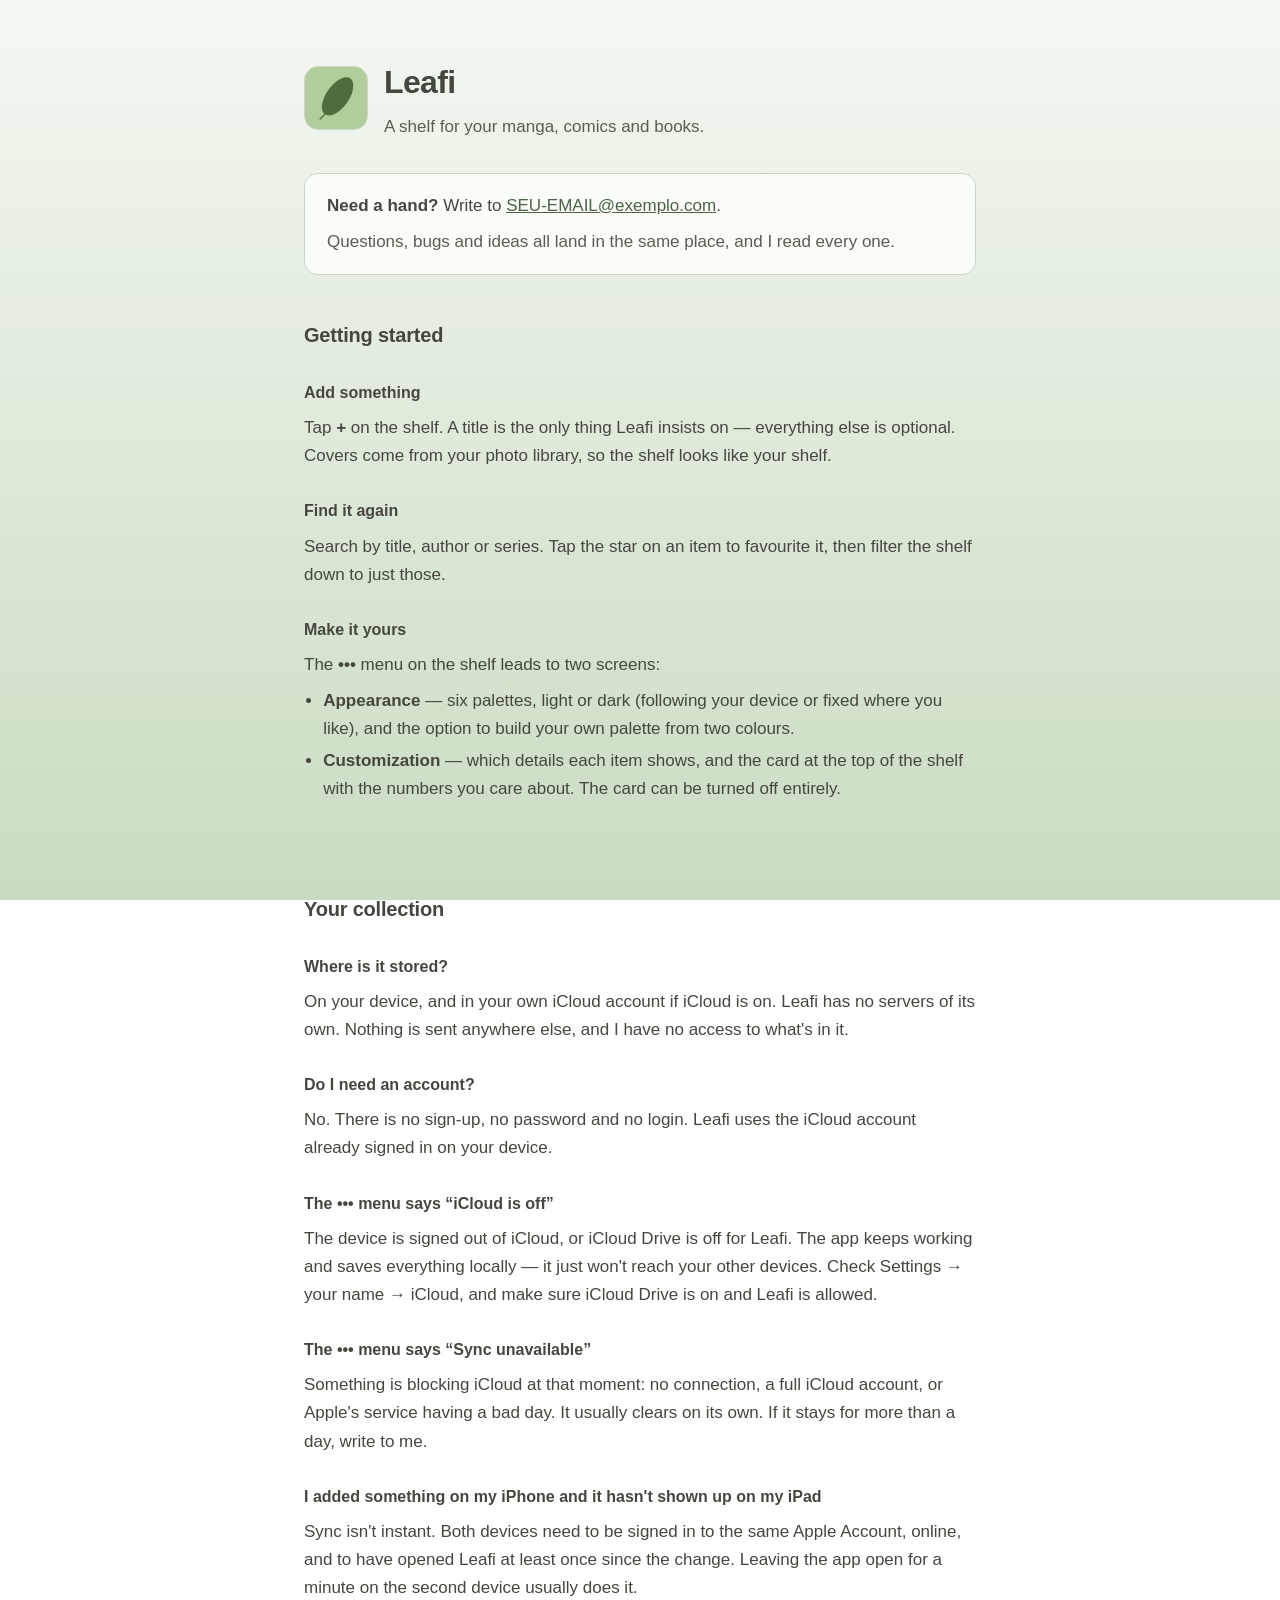
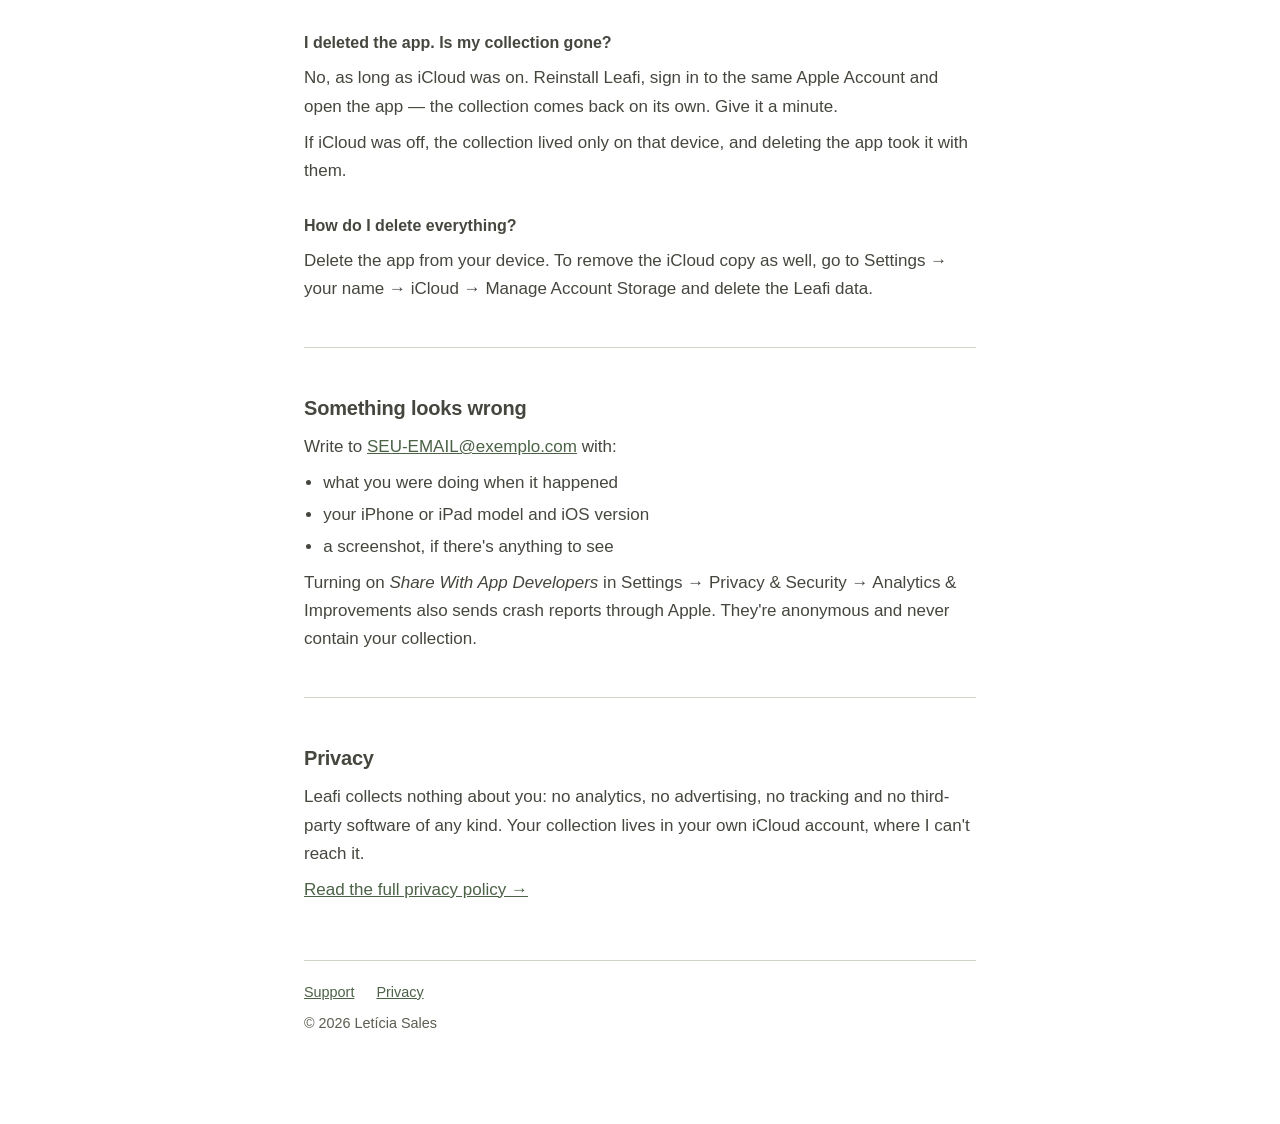
==== index.html @ e55983dd "Cria as paginas de suporte e privacidade Duas paginas estaticas, sem dependencia nenhuma, com a pale" ====
<!doctype html>
<html lang="en">
<head>
<meta charset="utf-8">
<meta name="viewport" content="width=device-width, initial-scale=1">
<title>Leafi — Support</title>
<meta name="description" content="Support for Leafi, a shelf for your manga, comics and books.">
<link rel="icon" href="icone.png">
<link rel="stylesheet" href="estilo.css">
</head>
<body>
<main>

<header>
  <img src="icone.png" alt="">
  <div>
    <h1>Leafi</h1>
    <p>A shelf for your manga, comics and books.</p>
  </div>
</header>

<div class="cartao">
  <p><strong>Need a hand?</strong> Write to
  <a href="mailto:SEU-EMAIL@exemplo.com">SEU-EMAIL@exemplo.com</a>.</p>
  <p class="secundario">Questions, bugs and ideas all land in the same place,
  and I read every one.</p>
</div>

<h2>Getting started</h2>

<h3>Add something</h3>
<p>Tap <strong>+</strong> on the shelf. A title is the only thing Leafi insists
on — everything else is optional. Covers come from your photo library, so the
shelf looks like your shelf.</p>

<h3>Find it again</h3>
<p>Search by title, author or series. Tap the star on an item to favourite it,
then filter the shelf down to just those.</p>

<h3>Make it yours</h3>
<p>The <strong>•••</strong> menu on the shelf leads to two screens:</p>
<ul>
  <li><strong>Appearance</strong> — six palettes, light or dark (following your
  device or fixed where you like), and the option to build your own palette
  from two colours.</li>
  <li><strong>Customization</strong> — which details each item shows, and the
  card at the top of the shelf with the numbers you care about. The card can be
  turned off entirely.</li>
</ul>

<hr>

<h2>Your collection</h2>

<h3>Where is it stored?</h3>
<p>On your device, and in your own iCloud account if iCloud is on. Leafi has no
servers of its own. Nothing is sent anywhere else, and I have no access to
what's in it.</p>

<h3>Do I need an account?</h3>
<p>No. There is no sign-up, no password and no login. Leafi uses the iCloud
account already signed in on your device.</p>

<h3>The ••• menu says “iCloud is off”</h3>
<p>The device is signed out of iCloud, or iCloud Drive is off for Leafi. The
app keeps working and saves everything locally — it just won't reach your other
devices. Check Settings → your name → iCloud, and make sure iCloud Drive is on
and Leafi is allowed.</p>

<h3>The ••• menu says “Sync unavailable”</h3>
<p>Something is blocking iCloud at that moment: no connection, a full iCloud
account, or Apple's service having a bad day. It usually clears on its own. If
it stays for more than a day, write to me.</p>

<h3>I added something on my iPhone and it hasn't shown up on my iPad</h3>
<p>Sync isn't instant. Both devices need to be signed in to the same Apple
Account, online, and to have opened Leafi at least once since the change.
Leaving the app open for a minute on the second device usually does it.</p>

<h3>I deleted the app. Is my collection gone?</h3>
<p>No, as long as iCloud was on. Reinstall Leafi, sign in to the same Apple
Account and open the app — the collection comes back on its own. Give it a
minute.</p>
<p>If iCloud was off, the collection lived only on that device, and deleting
the app took it with them.</p>

<h3>How do I delete everything?</h3>
<p>Delete the app from your device. To remove the iCloud copy as well, go to
Settings → your name → iCloud → Manage Account Storage and delete the Leafi
data.</p>

<hr>

<h2>Something looks wrong</h2>

<p>Write to <a href="mailto:SEU-EMAIL@exemplo.com">SEU-EMAIL@exemplo.com</a>
with:</p>
<ul>
  <li>what you were doing when it happened</li>
  <li>your iPhone or iPad model and iOS version</li>
  <li>a screenshot, if there's anything to see</li>
</ul>

<p>Turning on <em>Share With App Developers</em> in Settings → Privacy &amp;
Security → Analytics &amp; Improvements also sends crash reports through Apple.
They're anonymous and never contain your collection.</p>

<hr>

<h2>Privacy</h2>

<p>Leafi collects nothing about you: no analytics, no advertising, no tracking
and no third-party software of any kind. Your collection lives in your own
iCloud account, where I can't reach it.</p>
<p><a href="privacy.html">Read the full privacy policy →</a></p>

<footer>
  <a href="index.html">Support</a>
  <a href="privacy.html">Privacy</a>
  <p>© 2026 Letícia Sales</p>
</footer>

</main>
</body>
</html>
---- estilo.css ----
:root {
  --fundo-topo: #F3F8F1;
  --fundo-base: #CADBC3;
  --superficie: #F9FCF7;
  --texto: #45473F;
  --texto-suave: #5B5D51;
  --destaque: #4B6246;
  --borda: #CDD5CA;
}

@media (prefers-color-scheme: dark) {
  :root {
    --fundo-topo: #242720;
    --fundo-base: #131411;
    --superficie: #22241E;
    --texto: #ECEAE2;
    --texto-suave: #9FA295;
    --destaque: #A9C0A5;
    --borda: #42443D;
  }
}

* { box-sizing: border-box; }

body {
  margin: 0;
  padding: 0 20px 80px;
  font: 17px/1.65 -apple-system, BlinkMacSystemFont, "Segoe UI", Roboto, sans-serif;
  color: var(--texto);
  background: linear-gradient(var(--fundo-topo), var(--fundo-base));
  background-attachment: fixed;
  min-height: 100vh;
}

main { max-width: 42rem; margin: 0 auto; }

header {
  display: flex;
  align-items: center;
  gap: 16px;
  padding: 56px 0 8px;
}

header img {
  width: 64px;
  height: 64px;
  border-radius: 14px;
  border: 1px solid var(--borda);
}

h1 { font-size: 2rem; margin: 0; letter-spacing: -0.02em; }

header p { margin: 4px 0 0; color: var(--texto-suave); }

h2 {
  font-size: 1.25rem;
  margin: 44px 0 4px;
  letter-spacing: -0.01em;
}

h3 {
  font-size: 1rem;
  margin: 28px 0 2px;
}

p, ul { margin: 8px 0; }

ul { padding-left: 1.2rem; }

li { margin: 4px 0; }

a { color: var(--destaque); }

.cartao {
  background: var(--superficie);
  border: 1px solid var(--borda);
  border-radius: 14px;
  padding: 18px 22px;
  margin: 24px 0;
}

.cartao p:first-child { margin-top: 0; }
.cartao p:last-child { margin-bottom: 0; }

hr {
  border: 0;
  border-top: 1px solid var(--borda);
  margin: 44px 0;
}

footer {
  margin-top: 56px;
  padding-top: 20px;
  border-top: 1px solid var(--borda);
  color: var(--texto-suave);
  font-size: 0.9rem;
}

footer a { margin-right: 18px; }

.secundario { color: var(--texto-suave); }
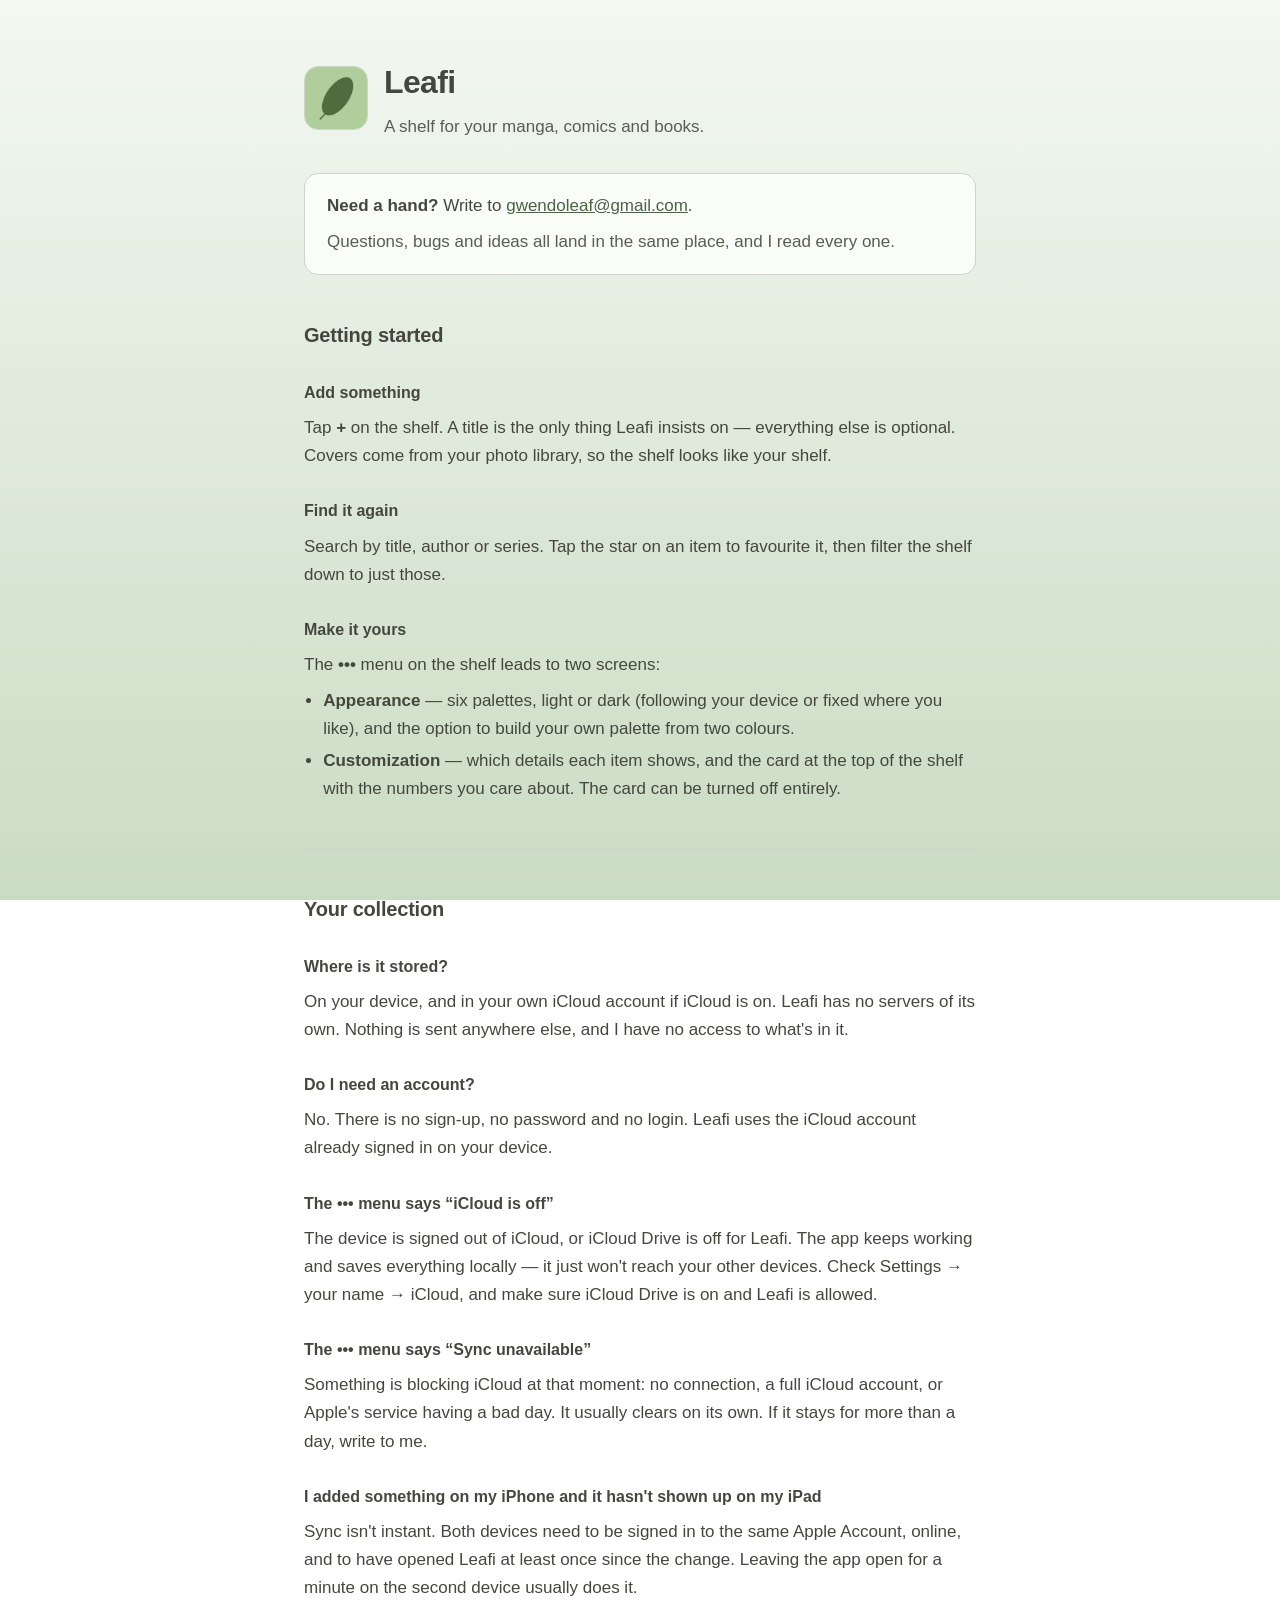
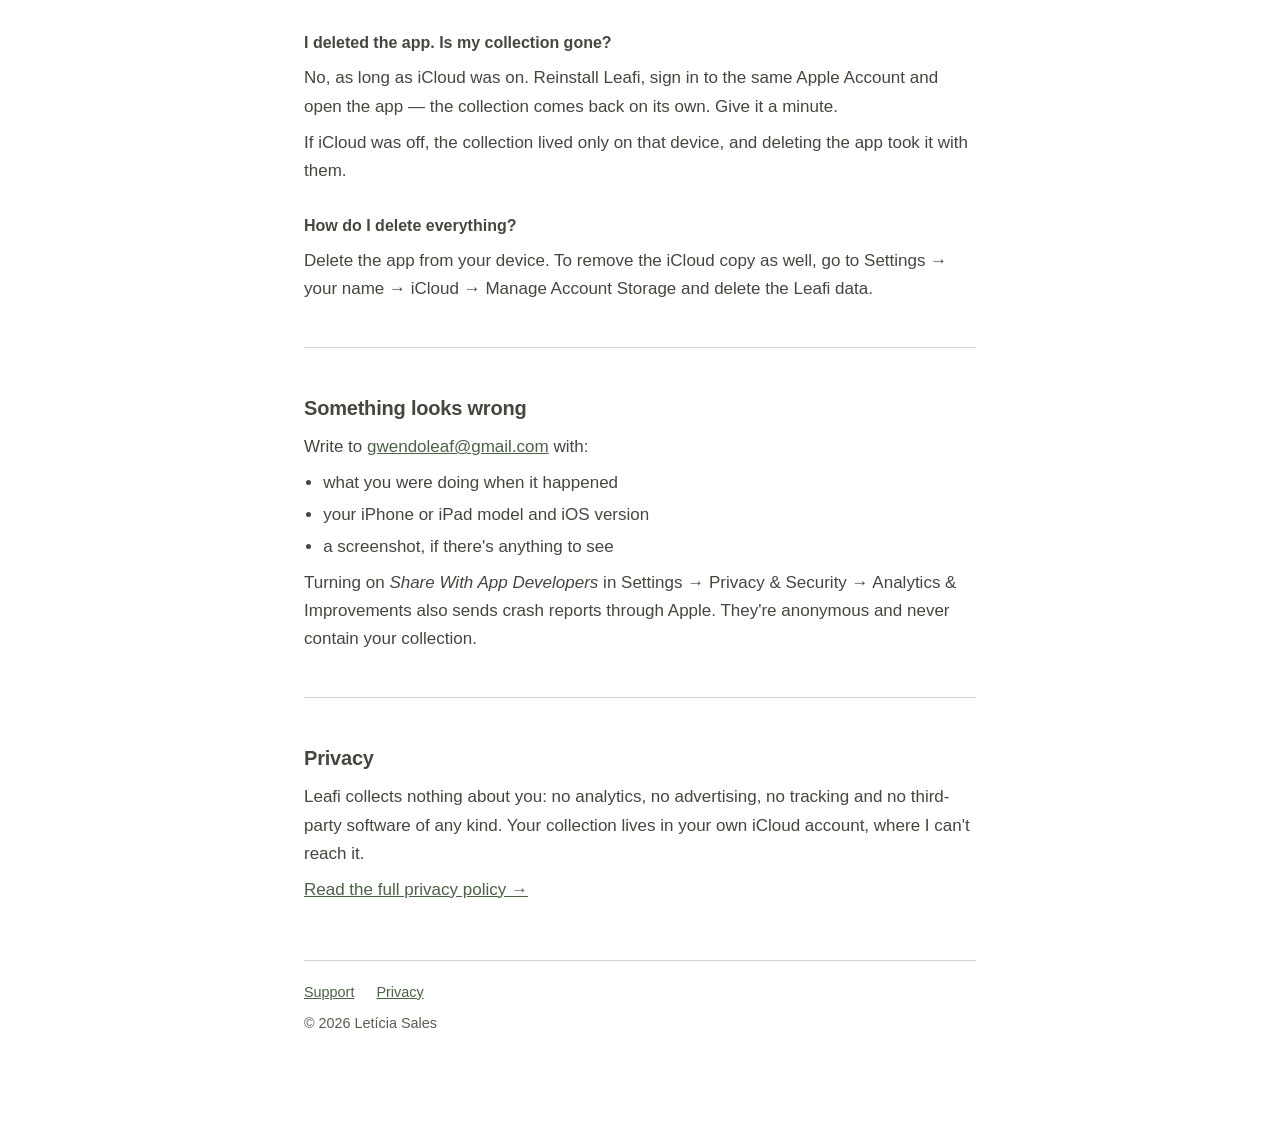
==== commit 82355b30: "Preenche o e-mail de contato Co-Authored-By: Claude Opus 5 <noreply@anthropic.com>" ====
--- a/index.html
+++ b/index.html
@@ -21,7 +21,7 @@
 
 <div class="cartao">
   <p><strong>Need a hand?</strong> Write to
-  <a href="mailto:SEU-EMAIL@exemplo.com">SEU-EMAIL@exemplo.com</a>.</p>
+  <a href="mailto:gwendoleaf@gmail.com">gwendoleaf@gmail.com</a>.</p>
   <p class="secundario">Questions, bugs and ideas all land in the same place,
   and I read every one.</p>
 </div>
@@ -93,7 +93,7 @@
 
 <h2>Something looks wrong</h2>
 
-<p>Write to <a href="mailto:SEU-EMAIL@exemplo.com">SEU-EMAIL@exemplo.com</a>
+<p>Write to <a href="mailto:gwendoleaf@gmail.com">gwendoleaf@gmail.com</a>
 with:</p>
 <ul>
   <li>what you were doing when it happened</li>
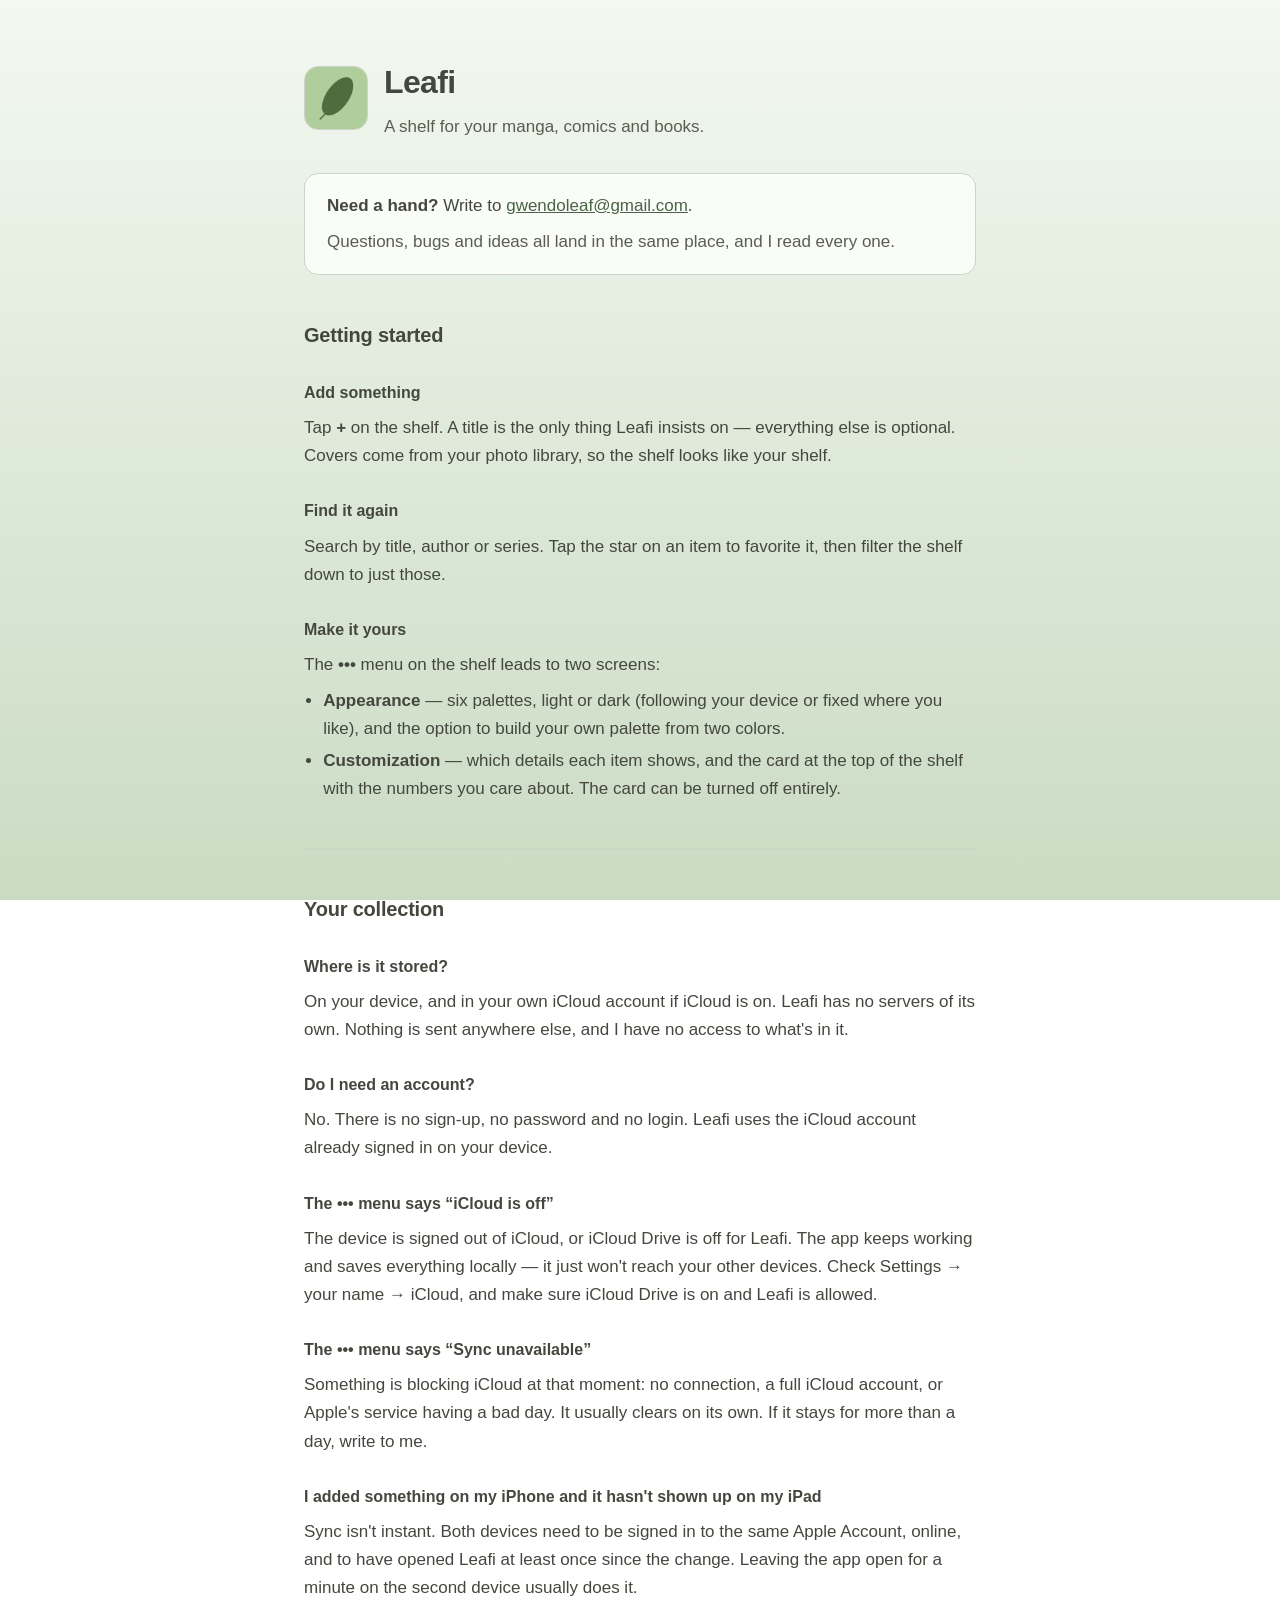
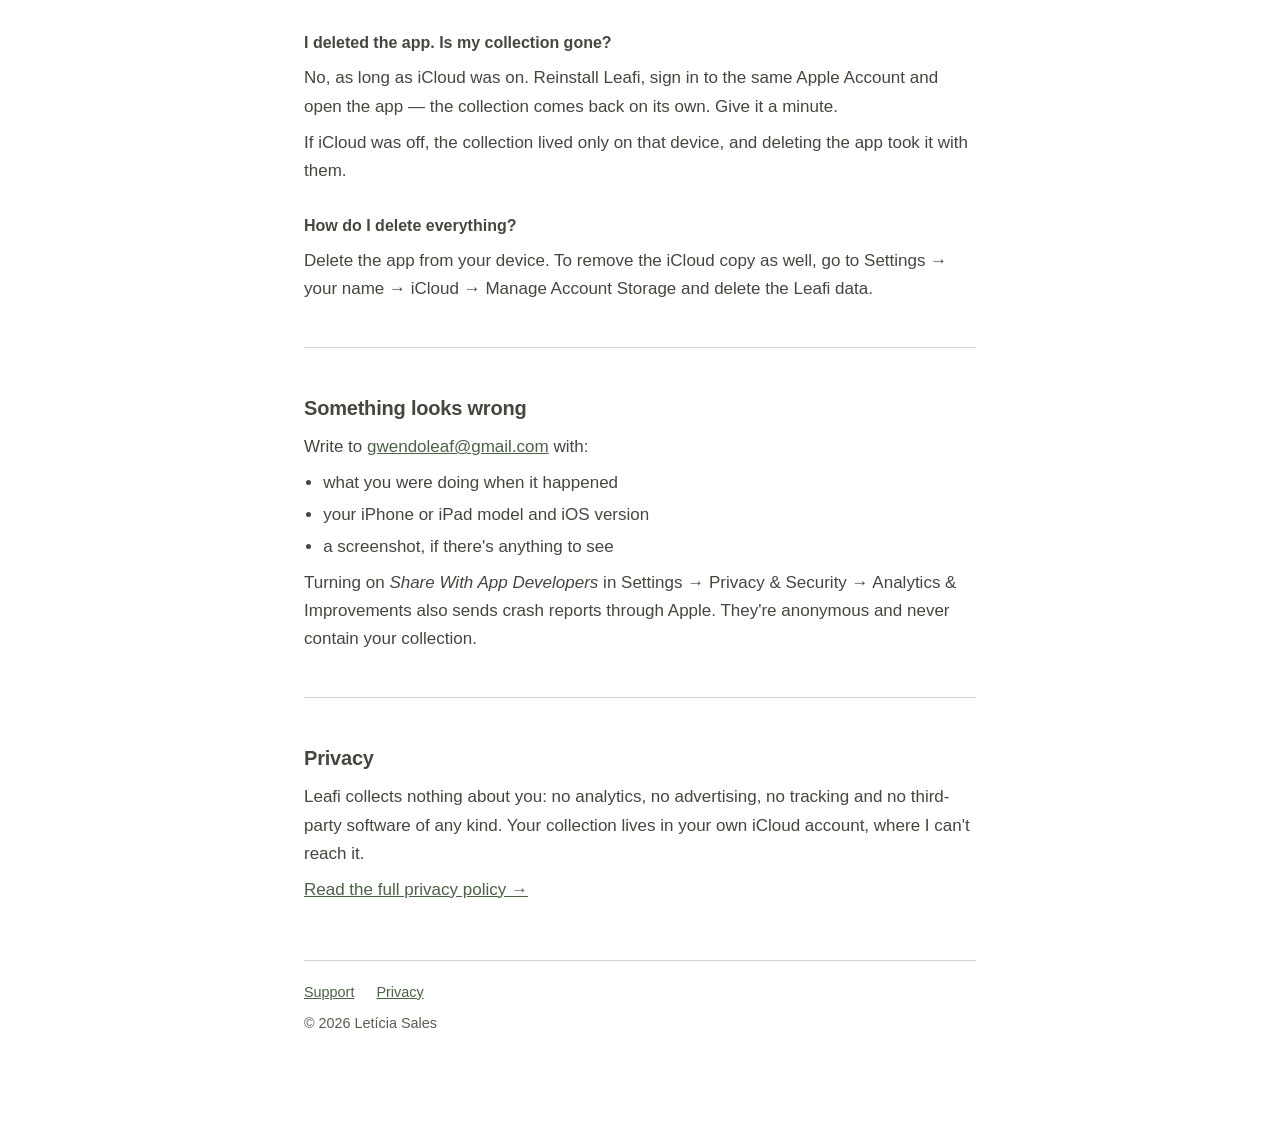
==== commit 1751303f: "Passa as paginas para ingles americano Co-Authored-By: Claude Opus 5 <noreply@anthropic.com>" ====
--- a/index.html
+++ b/index.html
@@ -34,7 +34,7 @@
 shelf looks like your shelf.</p>
 
 <h3>Find it again</h3>
-<p>Search by title, author or series. Tap the star on an item to favourite it,
+<p>Search by title, author or series. Tap the star on an item to favorite it,
 then filter the shelf down to just those.</p>
 
 <h3>Make it yours</h3>
@@ -42,7 +42,7 @@
 <ul>
   <li><strong>Appearance</strong> — six palettes, light or dark (following your
   device or fixed where you like), and the option to build your own palette
-  from two colours.</li>
+  from two colors.</li>
   <li><strong>Customization</strong> — which details each item shows, and the
   card at the top of the shelf with the numbers you care about. The card can be
   turned off entirely.</li>
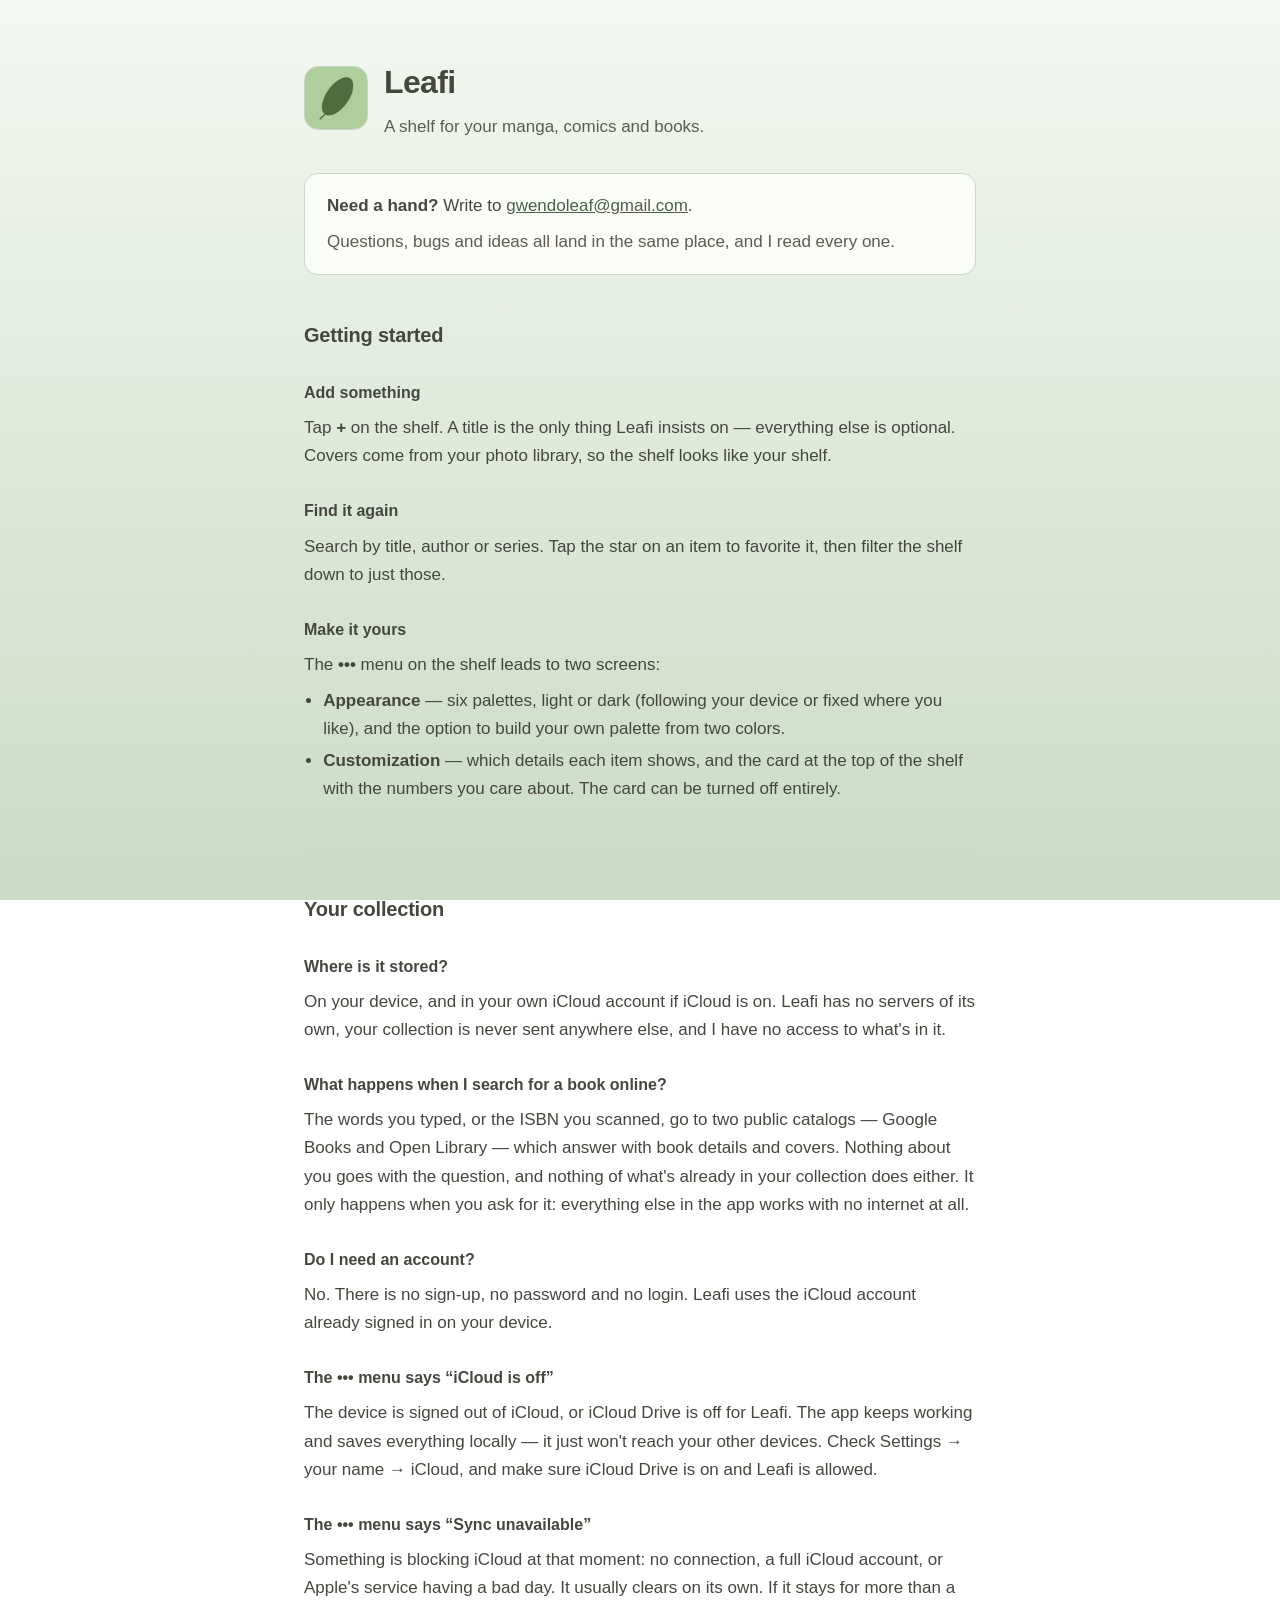
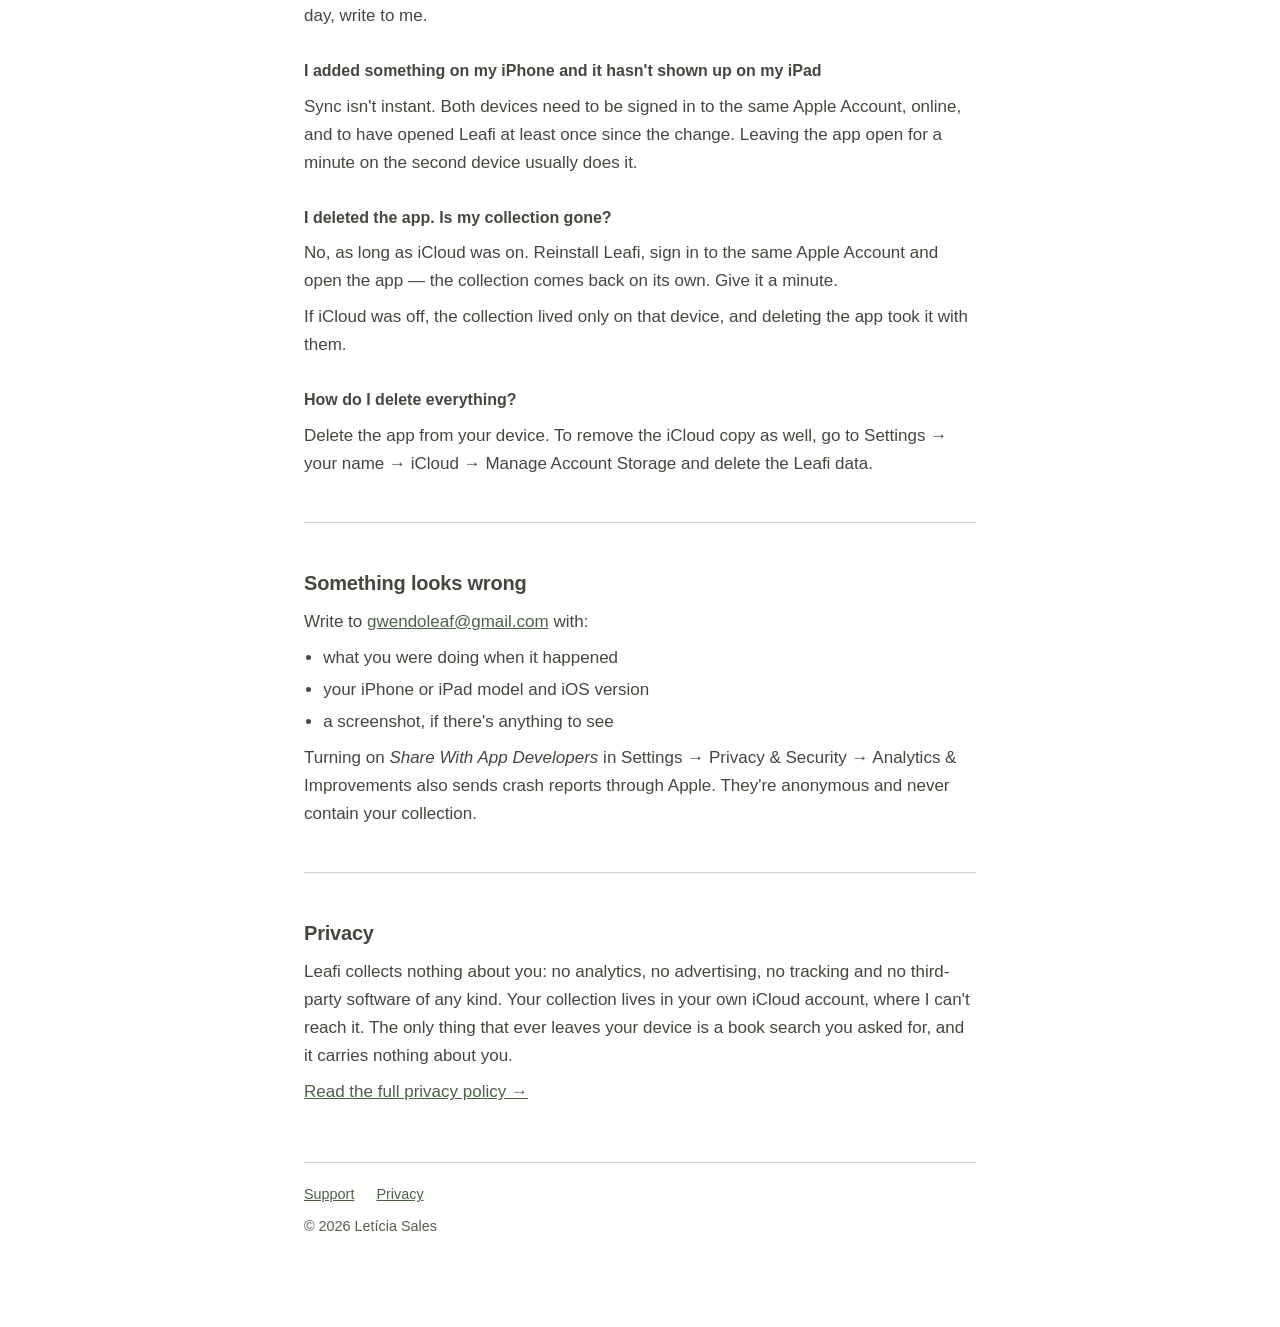
==== commit ed0b1cc4: "Conta que a busca online sai do aparelho A politica dizia que o app nao faz requisicao de rede alem " ====
--- a/index.html
+++ b/index.html
@@ -54,8 +54,15 @@
 
 <h3>Where is it stored?</h3>
 <p>On your device, and in your own iCloud account if iCloud is on. Leafi has no
-servers of its own. Nothing is sent anywhere else, and I have no access to
-what's in it.</p>
+servers of its own, your collection is never sent anywhere else, and I have no
+access to what's in it.</p>
+
+<h3>What happens when I search for a book online?</h3>
+<p>The words you typed, or the ISBN you scanned, go to two public catalogs —
+Google Books and Open Library — which answer with book details and covers.
+Nothing about you goes with the question, and nothing of what's already in your
+collection does either. It only happens when you ask for it: everything else in
+the app works with no internet at all.</p>
 
 <h3>Do I need an account?</h3>
 <p>No. There is no sign-up, no password and no login. Leafi uses the iCloud
@@ -111,7 +118,8 @@
 
 <p>Leafi collects nothing about you: no analytics, no advertising, no tracking
 and no third-party software of any kind. Your collection lives in your own
-iCloud account, where I can't reach it.</p>
+iCloud account, where I can't reach it. The only thing that ever leaves your
+device is a book search you asked for, and it carries nothing about you.</p>
 <p><a href="privacy.html">Read the full privacy policy →</a></p>
 
 <footer>
